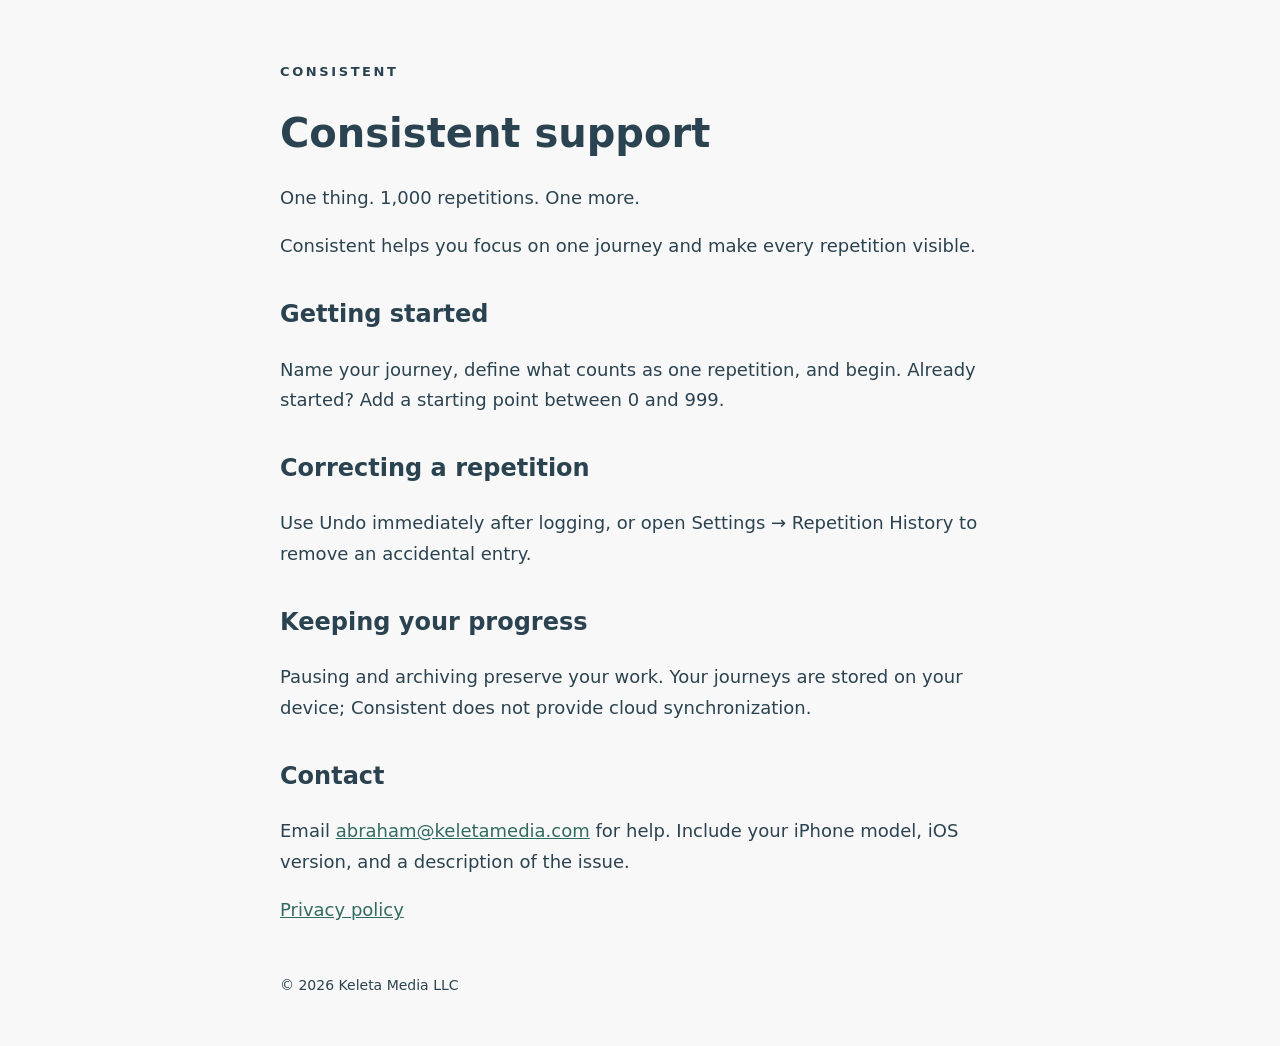
==== consistent/index.html @ f31ea9b3 "Add Consistent support and privacy pages" ====
<!doctype html><html lang="en"><head><meta charset="utf-8"><meta name="viewport" content="width=device-width,initial-scale=1"><title>Consistent support · Keleta Media LLC</title><style>body{font:18px/1.7 system-ui,-apple-system,sans-serif;background:#f8f8f8;color:#2b4350;margin:0;padding:48px 24px}main{max-width:720px;margin:auto}h1{font-size:40px;line-height:1.15}h2{font-size:24px;margin-top:32px}a{color:#326b60}footer{margin-top:48px;font-size:14px}.brand{letter-spacing:.2em;font-size:13px;font-weight:700}</style></head><body><main><p class="brand">CONSISTENT</p><h1>Consistent support</h1><p>One thing. 1,000 repetitions. One more.</p><p>Consistent helps you focus on one journey and make every repetition visible.</p><h2>Getting started</h2><p>Name your journey, define what counts as one repetition, and begin. Already started? Add a starting point between 0 and 999.</p><h2>Correcting a repetition</h2><p>Use Undo immediately after logging, or open Settings → Repetition History to remove an accidental entry.</p><h2>Keeping your progress</h2><p>Pausing and archiving preserve your work. Your journeys are stored on your device; Consistent does not provide cloud synchronization.</p><h2>Contact</h2><p>Email <a href="mailto:abraham@keletamedia.com">abraham@keletamedia.com</a> for help. Include your iPhone model, iOS version, and a description of the issue.</p><p><a href="privacy.html">Privacy policy</a></p><footer>© 2026 Keleta Media LLC</footer></main></body></html>
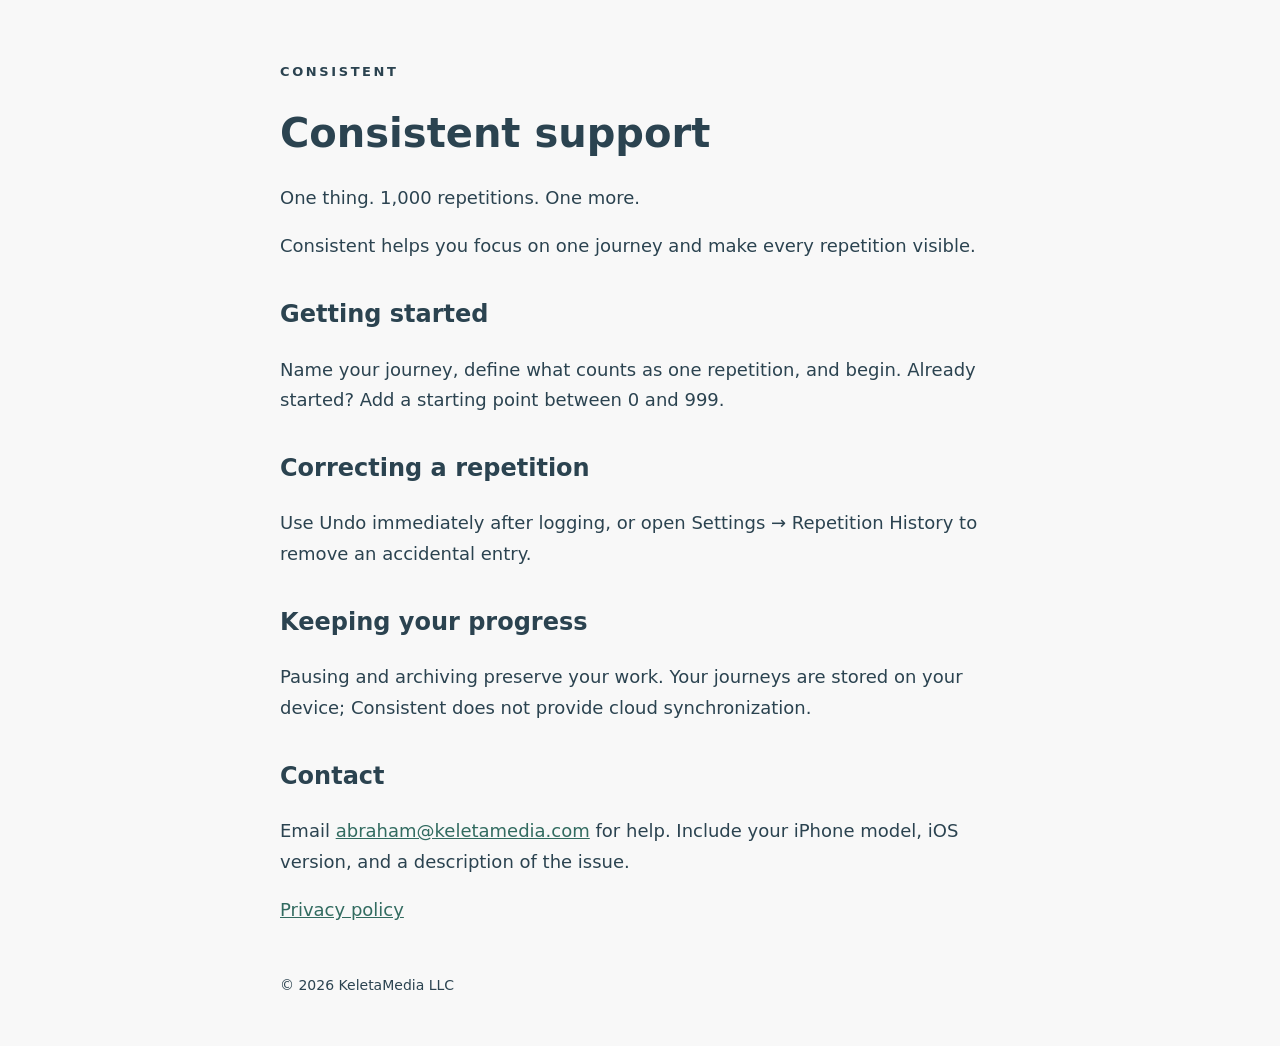
==== commit 7f71d422: "Correct KeletaMedia company name on Consistent pages" ====
--- a/consistent/index.html
+++ b/consistent/index.html
@@ -1 +1 @@
-<!doctype html><html lang="en"><head><meta charset="utf-8"><meta name="viewport" content="width=device-width,initial-scale=1"><title>Consistent support · Keleta Media LLC</title><style>body{font:18px/1.7 system-ui,-apple-system,sans-serif;background:#f8f8f8;color:#2b4350;margin:0;padding:48px 24px}main{max-width:720px;margin:auto}h1{font-size:40px;line-height:1.15}h2{font-size:24px;margin-top:32px}a{color:#326b60}footer{margin-top:48px;font-size:14px}.brand{letter-spacing:.2em;font-size:13px;font-weight:700}</style></head><body><main><p class="brand">CONSISTENT</p><h1>Consistent support</h1><p>One thing. 1,000 repetitions. One more.</p><p>Consistent helps you focus on one journey and make every repetition visible.</p><h2>Getting started</h2><p>Name your journey, define what counts as one repetition, and begin. Already started? Add a starting point between 0 and 999.</p><h2>Correcting a repetition</h2><p>Use Undo immediately after logging, or open Settings → Repetition History to remove an accidental entry.</p><h2>Keeping your progress</h2><p>Pausing and archiving preserve your work. Your journeys are stored on your device; Consistent does not provide cloud synchronization.</p><h2>Contact</h2><p>Email <a href="mailto:abraham@keletamedia.com">abraham@keletamedia.com</a> for help. Include your iPhone model, iOS version, and a description of the issue.</p><p><a href="privacy.html">Privacy policy</a></p><footer>© 2026 Keleta Media LLC</footer></main></body></html>
+<!doctype html><html lang="en"><head><meta charset="utf-8"><meta name="viewport" content="width=device-width,initial-scale=1"><title>Consistent support · KeletaMedia LLC</title><style>body{font:18px/1.7 system-ui,-apple-system,sans-serif;background:#f8f8f8;color:#2b4350;margin:0;padding:48px 24px}main{max-width:720px;margin:auto}h1{font-size:40px;line-height:1.15}h2{font-size:24px;margin-top:32px}a{color:#326b60}footer{margin-top:48px;font-size:14px}.brand{letter-spacing:.2em;font-size:13px;font-weight:700}</style></head><body><main><p class="brand">CONSISTENT</p><h1>Consistent support</h1><p>One thing. 1,000 repetitions. One more.</p><p>Consistent helps you focus on one journey and make every repetition visible.</p><h2>Getting started</h2><p>Name your journey, define what counts as one repetition, and begin. Already started? Add a starting point between 0 and 999.</p><h2>Correcting a repetition</h2><p>Use Undo immediately after logging, or open Settings → Repetition History to remove an accidental entry.</p><h2>Keeping your progress</h2><p>Pausing and archiving preserve your work. Your journeys are stored on your device; Consistent does not provide cloud synchronization.</p><h2>Contact</h2><p>Email <a href="mailto:abraham@keletamedia.com">abraham@keletamedia.com</a> for help. Include your iPhone model, iOS version, and a description of the issue.</p><p><a href="privacy.html">Privacy policy</a></p><footer>© 2026 KeletaMedia LLC</footer></main></body></html>
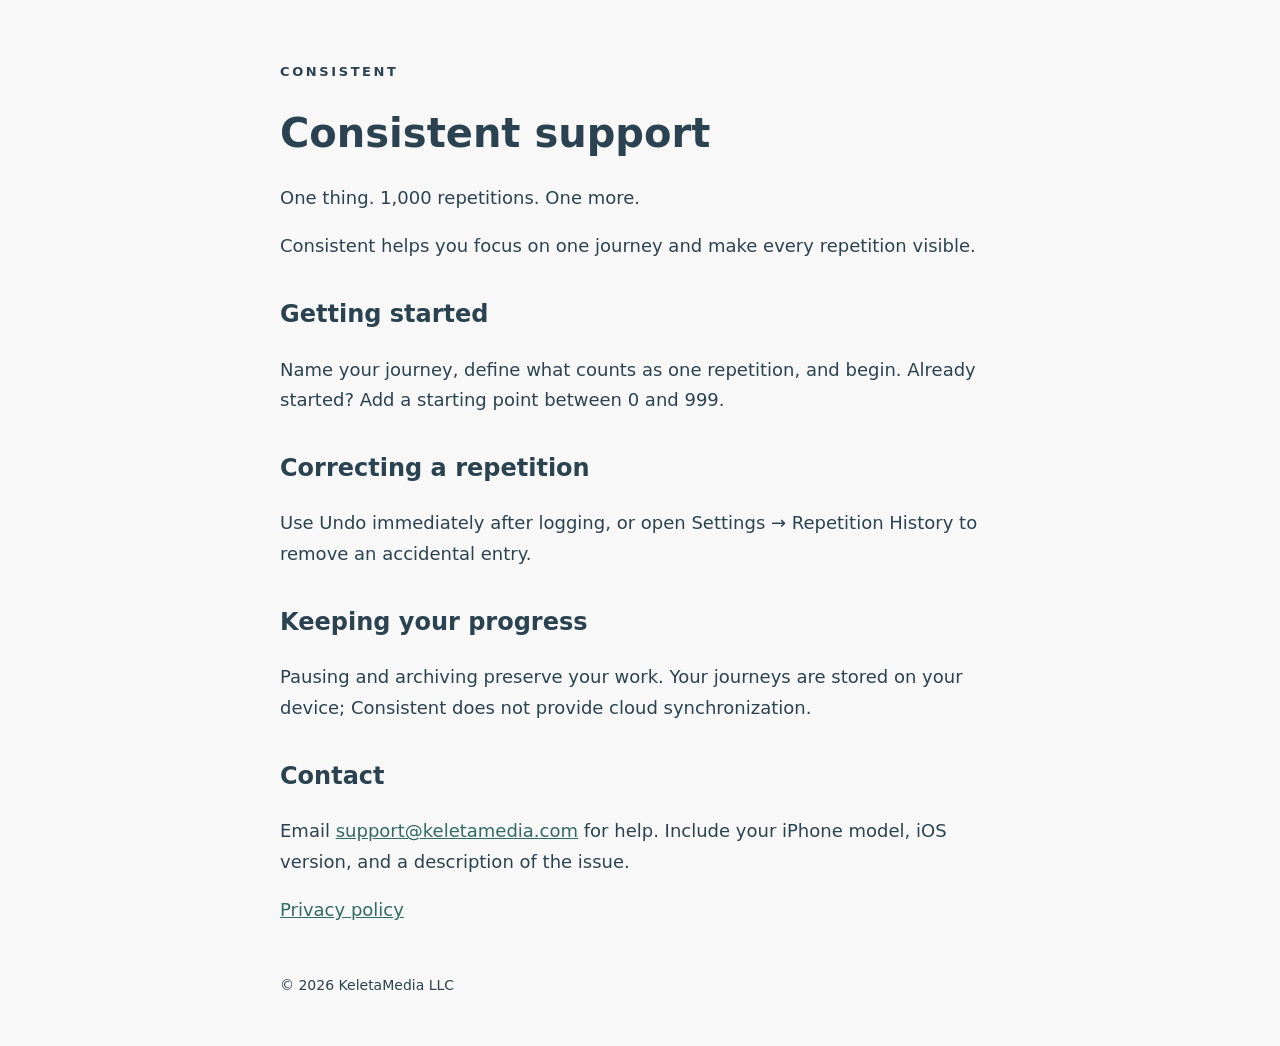
==== commit b7cb01db: "Use dedicated Consistent support email" ====
--- a/consistent/index.html
+++ b/consistent/index.html
@@ -1 +1 @@
-<!doctype html><html lang="en"><head><meta charset="utf-8"><meta name="viewport" content="width=device-width,initial-scale=1"><title>Consistent support · KeletaMedia LLC</title><style>body{font:18px/1.7 system-ui,-apple-system,sans-serif;background:#f8f8f8;color:#2b4350;margin:0;padding:48px 24px}main{max-width:720px;margin:auto}h1{font-size:40px;line-height:1.15}h2{font-size:24px;margin-top:32px}a{color:#326b60}footer{margin-top:48px;font-size:14px}.brand{letter-spacing:.2em;font-size:13px;font-weight:700}</style></head><body><main><p class="brand">CONSISTENT</p><h1>Consistent support</h1><p>One thing. 1,000 repetitions. One more.</p><p>Consistent helps you focus on one journey and make every repetition visible.</p><h2>Getting started</h2><p>Name your journey, define what counts as one repetition, and begin. Already started? Add a starting point between 0 and 999.</p><h2>Correcting a repetition</h2><p>Use Undo immediately after logging, or open Settings → Repetition History to remove an accidental entry.</p><h2>Keeping your progress</h2><p>Pausing and archiving preserve your work. Your journeys are stored on your device; Consistent does not provide cloud synchronization.</p><h2>Contact</h2><p>Email <a href="mailto:abraham@keletamedia.com">abraham@keletamedia.com</a> for help. Include your iPhone model, iOS version, and a description of the issue.</p><p><a href="privacy.html">Privacy policy</a></p><footer>© 2026 KeletaMedia LLC</footer></main></body></html>
+<!doctype html><html lang="en"><head><meta charset="utf-8"><meta name="viewport" content="width=device-width,initial-scale=1"><title>Consistent support · KeletaMedia LLC</title><style>body{font:18px/1.7 system-ui,-apple-system,sans-serif;background:#f8f8f8;color:#2b4350;margin:0;padding:48px 24px}main{max-width:720px;margin:auto}h1{font-size:40px;line-height:1.15}h2{font-size:24px;margin-top:32px}a{color:#326b60}footer{margin-top:48px;font-size:14px}.brand{letter-spacing:.2em;font-size:13px;font-weight:700}</style></head><body><main><p class="brand">CONSISTENT</p><h1>Consistent support</h1><p>One thing. 1,000 repetitions. One more.</p><p>Consistent helps you focus on one journey and make every repetition visible.</p><h2>Getting started</h2><p>Name your journey, define what counts as one repetition, and begin. Already started? Add a starting point between 0 and 999.</p><h2>Correcting a repetition</h2><p>Use Undo immediately after logging, or open Settings → Repetition History to remove an accidental entry.</p><h2>Keeping your progress</h2><p>Pausing and archiving preserve your work. Your journeys are stored on your device; Consistent does not provide cloud synchronization.</p><h2>Contact</h2><p>Email <a href="mailto:support@keletamedia.com">support@keletamedia.com</a> for help. Include your iPhone model, iOS version, and a description of the issue.</p><p><a href="privacy.html">Privacy policy</a></p><footer>© 2026 KeletaMedia LLC</footer></main></body></html>
